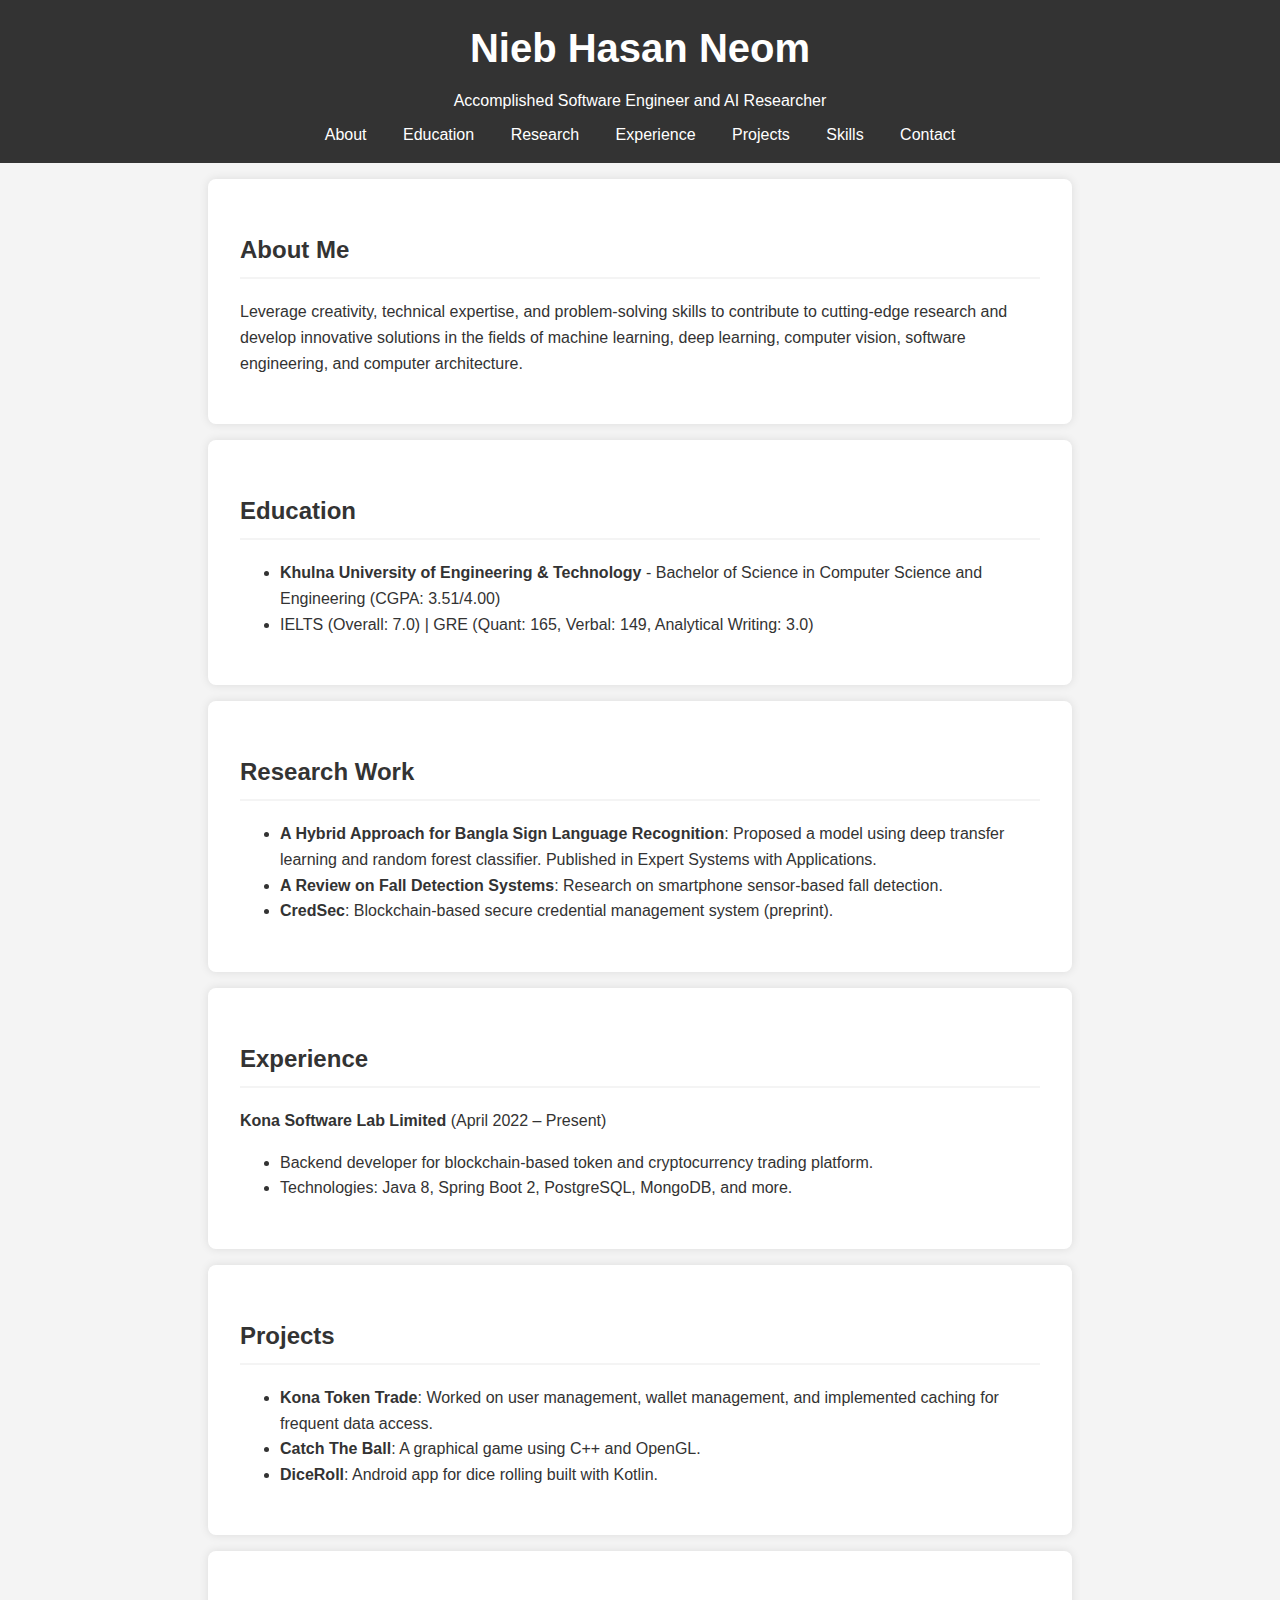
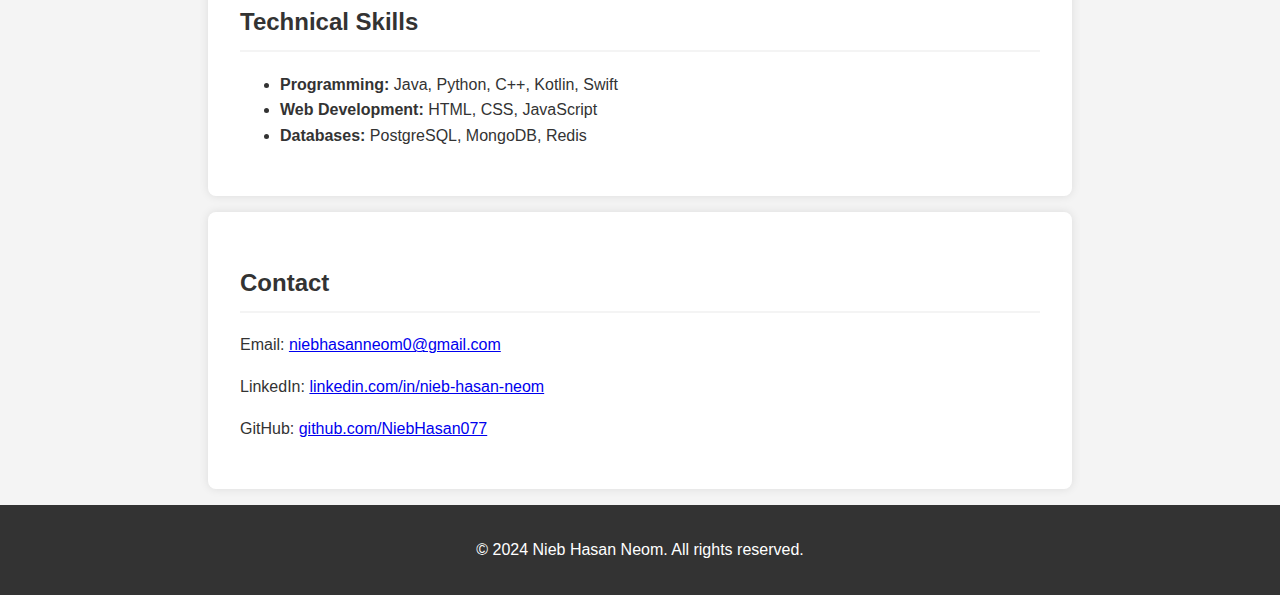
==== index.html @ ea6e5b73 "Added portfolio website HTML and CSS files" ====
<!DOCTYPE html>
<html lang="en">
<head>
    <meta charset="UTF-8">
    <meta name="viewport" content="width=device-width, initial-scale=1.0">
    <title>Nieb Hasan Neom - Portfolio</title>
    <link rel="stylesheet" href="styles.css">
</head>
<body>
    <header>
        <h1>Nieb Hasan Neom</h1>
        <p>Accomplished Software Engineer and AI Researcher</p>
        <nav>
            <a href="#about">About</a>
            <a href="#education">Education</a>
            <a href="#research">Research</a>
            <a href="#experience">Experience</a>
            <a href="#projects">Projects</a>
            <a href="#skills">Skills</a>
            <a href="#contact">Contact</a>
        </nav>
    </header>
    <section id="about">
        <h2>About Me</h2>
        <p>Leverage creativity, technical expertise, and problem-solving skills to contribute to cutting-edge research and develop innovative solutions in the fields of machine learning, deep learning, computer vision, software engineering, and computer architecture.</p>
    </section>
    <section id="education">
        <h2>Education</h2>
        <ul>
            <li><strong>Khulna University of Engineering & Technology</strong> - Bachelor of Science in Computer Science and Engineering (CGPA: 3.51/4.00)</li>
            <li>IELTS (Overall: 7.0) | GRE (Quant: 165, Verbal: 149, Analytical Writing: 3.0)</li>
        </ul>
    </section>
    <section id="research">
        <h2>Research Work</h2>
        <ul>
            <li><strong>A Hybrid Approach for Bangla Sign Language Recognition</strong>: Proposed a model using deep transfer learning and random forest classifier. Published in Expert Systems with Applications.</li>
            <li><strong>A Review on Fall Detection Systems</strong>: Research on smartphone sensor-based fall detection.</li>
            <li><strong>CredSec</strong>: Blockchain-based secure credential management system (preprint).</li>
        </ul>
    </section>
    <section id="experience">
        <h2>Experience</h2>
        <p><strong>Kona Software Lab Limited</strong> (April 2022 – Present)</p>
        <ul>
            <li>Backend developer for blockchain-based token and cryptocurrency trading platform.</li>
            <li>Technologies: Java 8, Spring Boot 2, PostgreSQL, MongoDB, and more.</li>
        </ul>
    </section>
    <section id="projects">
        <h2>Projects</h2>
        <ul>
            <li><strong>Kona Token Trade</strong>: Worked on user management, wallet management, and implemented caching for frequent data access.</li>
            <li><strong>Catch The Ball</strong>: A graphical game using C++ and OpenGL.</li>
            <li><strong>DiceRoll</strong>: Android app for dice rolling built with Kotlin.</li>
        </ul>
    </section>
    <section id="skills">
        <h2>Technical Skills</h2>
        <ul>
            <li><strong>Programming:</strong> Java, Python, C++, Kotlin, Swift</li>
            <li><strong>Web Development:</strong> HTML, CSS, JavaScript</li>
            <li><strong>Databases:</strong> PostgreSQL, MongoDB, Redis</li>
        </ul>
    </section>
    <section id="contact">
        <h2>Contact</h2>
        <p>Email: <a href="mailto:niebhasanneom0@gmail.com">niebhasanneom0@gmail.com</a></p>
        <p>LinkedIn: <a href="https://linkedin.com/in/nieb-hasan-neom">linkedin.com/in/nieb-hasan-neom</a></p>
        <p>GitHub: <a href="https://github.com/NiebHasan077">github.com/NiebHasan077</a></p>
    </section>
    <footer>
        <p>&copy; 2024 Nieb Hasan Neom. All rights reserved.</p>
    </footer>
</body>
</html>
---- styles.css ----
body {
    font-family: Arial, sans-serif;
    margin: 0;
    padding: 0;
    line-height: 1.6;
    color: #333;
    background: #f4f4f4;
}
header {
    background: #333;
    color: #fff;
    padding: 1rem 0;
    text-align: center;
}
header h1 {
    margin: 0;
    font-size: 2.5rem;
}
header p {
    margin: 0.5rem 0;
}
header nav a {
    color: #fff;
    text-decoration: none;
    margin: 0 1rem;
}
header nav a:hover {
    text-decoration: underline;
}
section {
    padding: 2rem;
    background: #fff;
    margin: 1rem auto;
    border-radius: 8px;
    box-shadow: 0 0 10px rgba(0, 0, 0, 0.1);
    max-width: 800px;
}
h2 {
    color: #333;
    border-bottom: 2px solid #f4f4f4;
    padding-bottom: 0.5rem;
}
footer {
    text-align: center;
    padding: 1rem 0;
    background: #333;
    color: #fff;
}
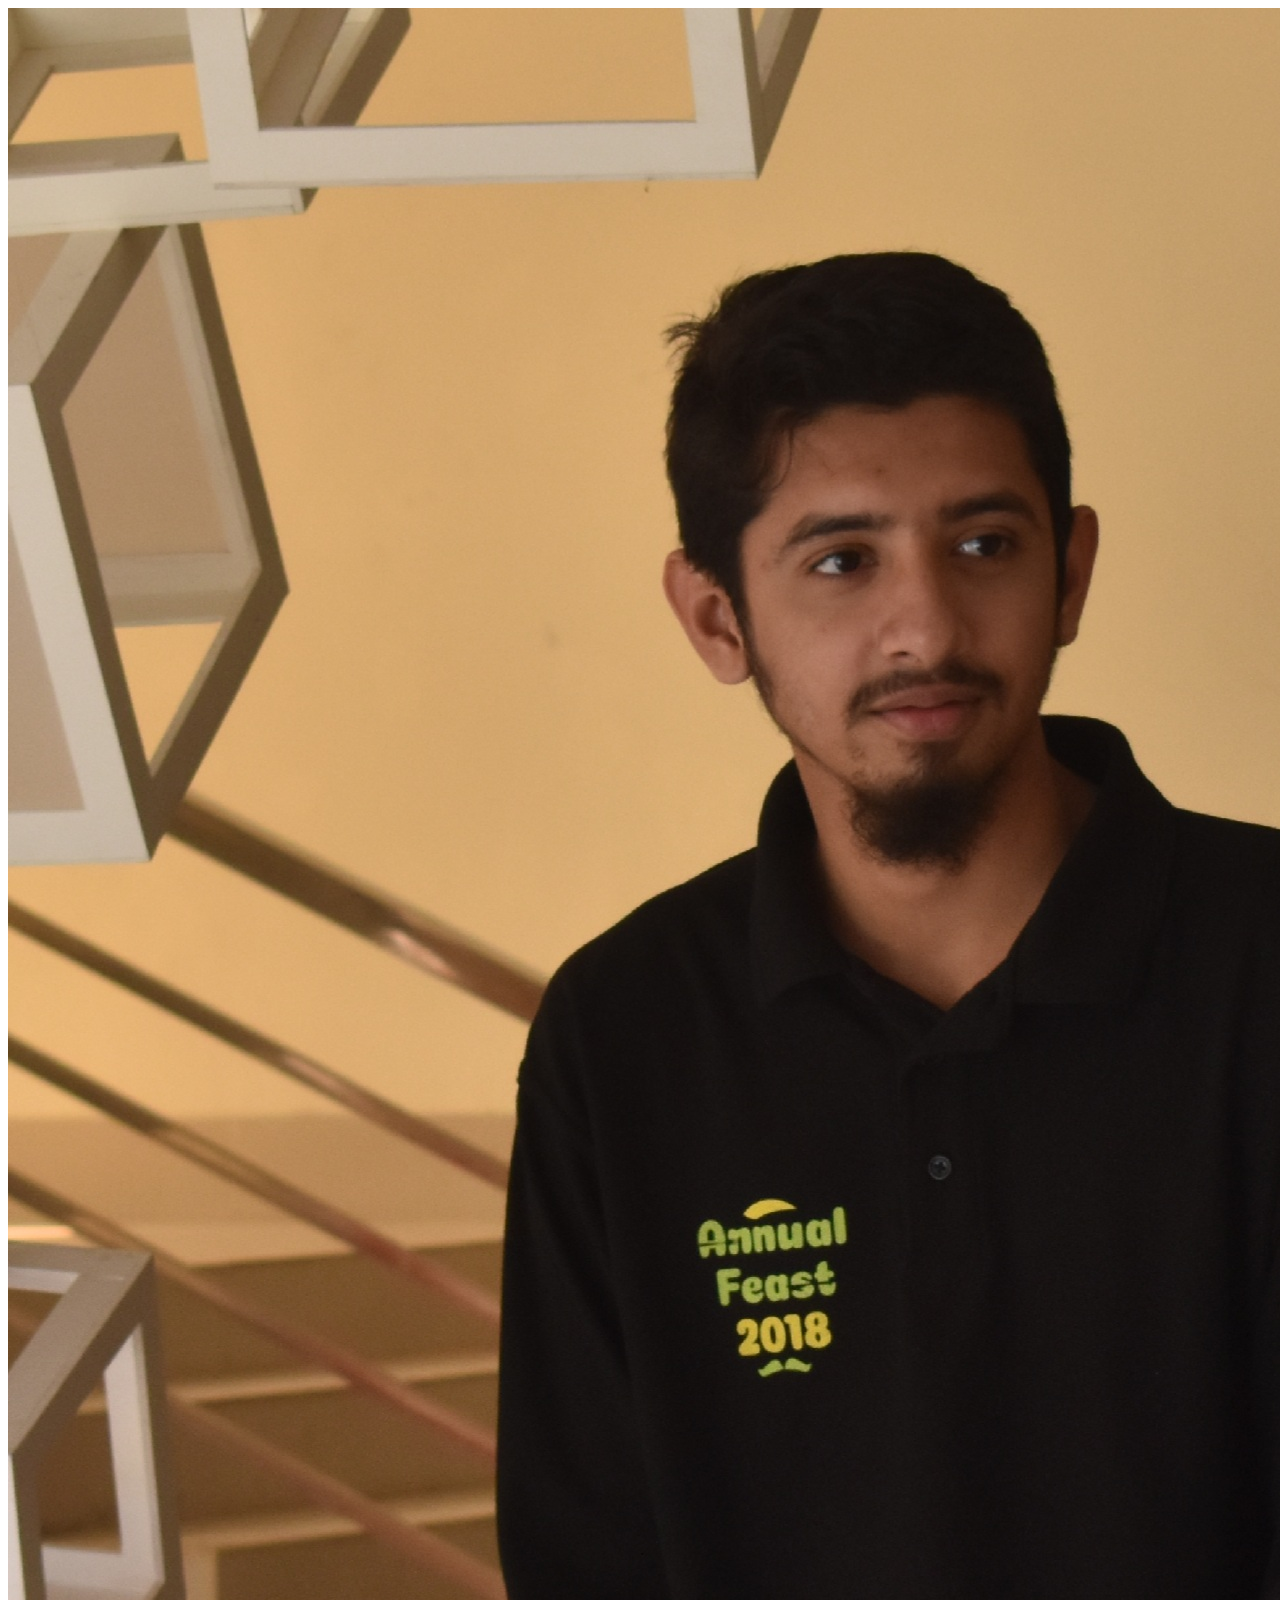
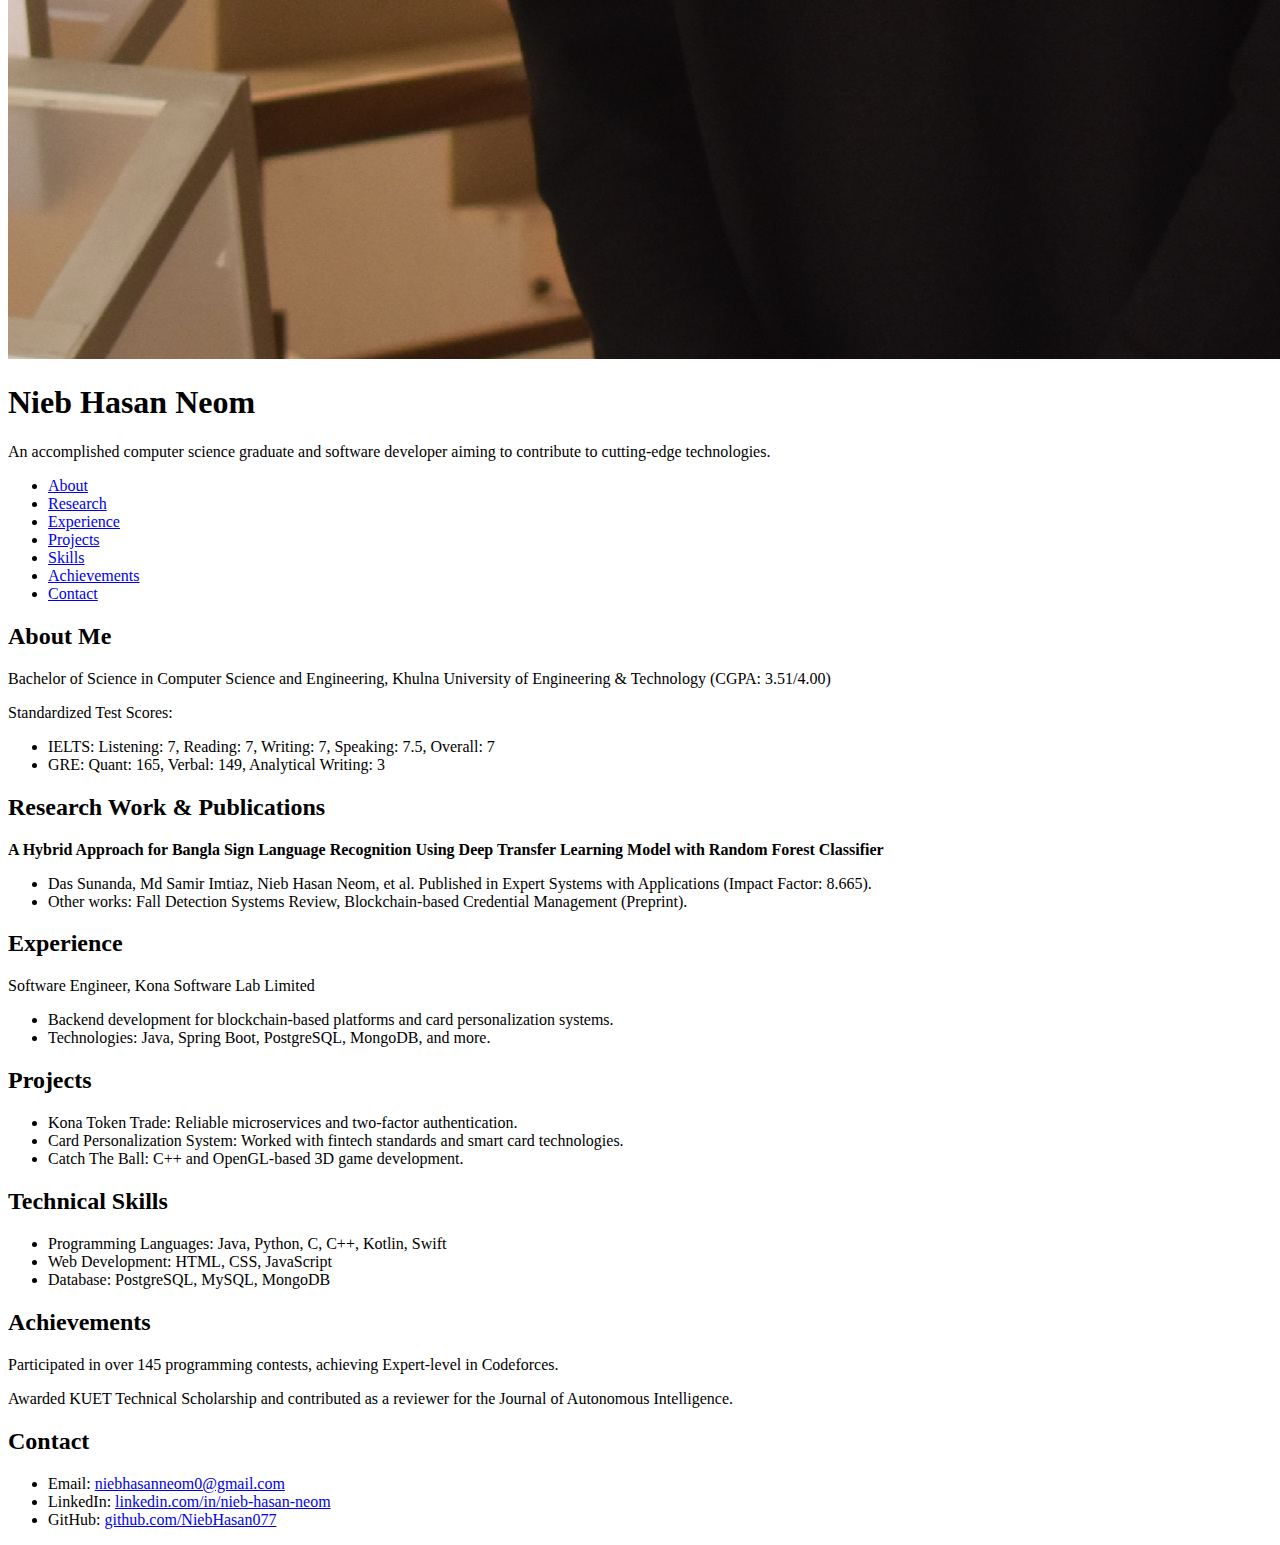
==== commit e1de58f6: "My portfolio v2" ====
--- a/index.html
+++ b/index.html
@@ -4,74 +4,79 @@
 <head>
     <meta charset="UTF-8">
     <meta name="viewport" content="width=device-width, initial-scale=1.0">
-    <title>Nieb Hasan Neom - Portfolio</title>
+    <title>Nieb Hasan Neom Portfolio</title>
     <link rel="stylesheet" href="styles.css">
 </head>
 <body>
-    <header>
+    <header class="hero">
+        <img src="images/pro_pic.jpg" alt="Nieb Hasan Neom" class="profile-pic">
         <h1>Nieb Hasan Neom</h1>
-        <p>Accomplished Software Engineer and AI Researcher</p>
-        <nav>
-            <a href="#about">About</a>
-            <a href="#education">Education</a>
-            <a href="#research">Research</a>
-            <a href="#experience">Experience</a>
-            <a href="#projects">Projects</a>
-            <a href="#skills">Skills</a>
-            <a href="#contact">Contact</a>
-        </nav>
+        <p>An accomplished computer science graduate and software developer aiming to contribute to cutting-edge technologies.</p>
     </header>
+    <nav>
+        <ul>
+            <li><a href="#about">About</a></li>
+            <li><a href="#research">Research</a></li>
+            <li><a href="#experience">Experience</a></li>
+            <li><a href="#projects">Projects</a></li>
+            <li><a href="#skills">Skills</a></li>
+            <li><a href="#achievements">Achievements</a></li>
+            <li><a href="#contact">Contact</a></li>
+        </ul>
+    </nav>
     <section id="about">
         <h2>About Me</h2>
-        <p>Leverage creativity, technical expertise, and problem-solving skills to contribute to cutting-edge research and develop innovative solutions in the fields of machine learning, deep learning, computer vision, software engineering, and computer architecture.</p>
-    </section>
-    <section id="education">
-        <h2>Education</h2>
+        <p>Bachelor of Science in Computer Science and Engineering, Khulna University of Engineering & Technology (CGPA: 3.51/4.00)</p>
+        <p>Standardized Test Scores:</p>
         <ul>
-            <li><strong>Khulna University of Engineering & Technology</strong> - Bachelor of Science in Computer Science and Engineering (CGPA: 3.51/4.00)</li>
-            <li>IELTS (Overall: 7.0) | GRE (Quant: 165, Verbal: 149, Analytical Writing: 3.0)</li>
+            <li>IELTS: Listening: 7, Reading: 7, Writing: 7, Speaking: 7.5, Overall: 7</li>
+            <li>GRE: Quant: 165, Verbal: 149, Analytical Writing: 3</li>
         </ul>
     </section>
     <section id="research">
-        <h2>Research Work</h2>
+        <h2>Research Work & Publications</h2>
+        <p><strong>A Hybrid Approach for Bangla Sign Language Recognition Using Deep Transfer Learning Model with Random Forest Classifier</strong></p>
         <ul>
-            <li><strong>A Hybrid Approach for Bangla Sign Language Recognition</strong>: Proposed a model using deep transfer learning and random forest classifier. Published in Expert Systems with Applications.</li>
-            <li><strong>A Review on Fall Detection Systems</strong>: Research on smartphone sensor-based fall detection.</li>
-            <li><strong>CredSec</strong>: Blockchain-based secure credential management system (preprint).</li>
+            <li>Das Sunanda, Md Samir Imtiaz, Nieb Hasan Neom, et al. Published in Expert Systems with Applications (Impact Factor: 8.665).</li>
+            <li>Other works: Fall Detection Systems Review, Blockchain-based Credential Management (Preprint).</li>
         </ul>
     </section>
     <section id="experience">
         <h2>Experience</h2>
-        <p><strong>Kona Software Lab Limited</strong> (April 2022 – Present)</p>
+        <p>Software Engineer, Kona Software Lab Limited</p>
         <ul>
-            <li>Backend developer for blockchain-based token and cryptocurrency trading platform.</li>
-            <li>Technologies: Java 8, Spring Boot 2, PostgreSQL, MongoDB, and more.</li>
+            <li>Backend development for blockchain-based platforms and card personalization systems.</li>
+            <li>Technologies: Java, Spring Boot, PostgreSQL, MongoDB, and more.</li>
         </ul>
     </section>
     <section id="projects">
         <h2>Projects</h2>
         <ul>
-            <li><strong>Kona Token Trade</strong>: Worked on user management, wallet management, and implemented caching for frequent data access.</li>
-            <li><strong>Catch The Ball</strong>: A graphical game using C++ and OpenGL.</li>
-            <li><strong>DiceRoll</strong>: Android app for dice rolling built with Kotlin.</li>
+            <li>Kona Token Trade: Reliable microservices and two-factor authentication.</li>
+            <li>Card Personalization System: Worked with fintech standards and smart card technologies.</li>
+            <li>Catch The Ball: C++ and OpenGL-based 3D game development.</li>
         </ul>
     </section>
     <section id="skills">
         <h2>Technical Skills</h2>
         <ul>
-            <li><strong>Programming:</strong> Java, Python, C++, Kotlin, Swift</li>
-            <li><strong>Web Development:</strong> HTML, CSS, JavaScript</li>
-            <li><strong>Databases:</strong> PostgreSQL, MongoDB, Redis</li>
+            <li>Programming Languages: Java, Python, C, C++, Kotlin, Swift</li>
+            <li>Web Development: HTML, CSS, JavaScript</li>
+            <li>Database: PostgreSQL, MySQL, MongoDB</li>
         </ul>
+    </section>
+    <section id="achievements">
+        <h2>Achievements</h2>
+        <p>Participated in over 145 programming contests, achieving Expert-level in Codeforces.</p>
+        <p>Awarded KUET Technical Scholarship and contributed as a reviewer for the Journal of Autonomous Intelligence.</p>
     </section>
     <section id="contact">
         <h2>Contact</h2>
-        <p>Email: <a href="mailto:niebhasanneom0@gmail.com">niebhasanneom0@gmail.com</a></p>
-        <p>LinkedIn: <a href="https://linkedin.com/in/nieb-hasan-neom">linkedin.com/in/nieb-hasan-neom</a></p>
-        <p>GitHub: <a href="https://github.com/NiebHasan077">github.com/NiebHasan077</a></p>
+        <ul>
+            <li>Email: <a href="mailto:niebhasanneom0@gmail.com">niebhasanneom0@gmail.com</a></li>
+            <li>LinkedIn: <a href="https://linkedin.com/in/nieb-hasan-neom">linkedin.com/in/nieb-hasan-neom</a></li>
+            <li>GitHub: <a href="https://github.com/NiebHasan077">github.com/NiebHasan077</a></li>
+        </ul>
     </section>
-    <footer>
-        <p>&copy; 2024 Nieb Hasan Neom. All rights reserved.</p>
-    </footer>
 </body>
 </html>
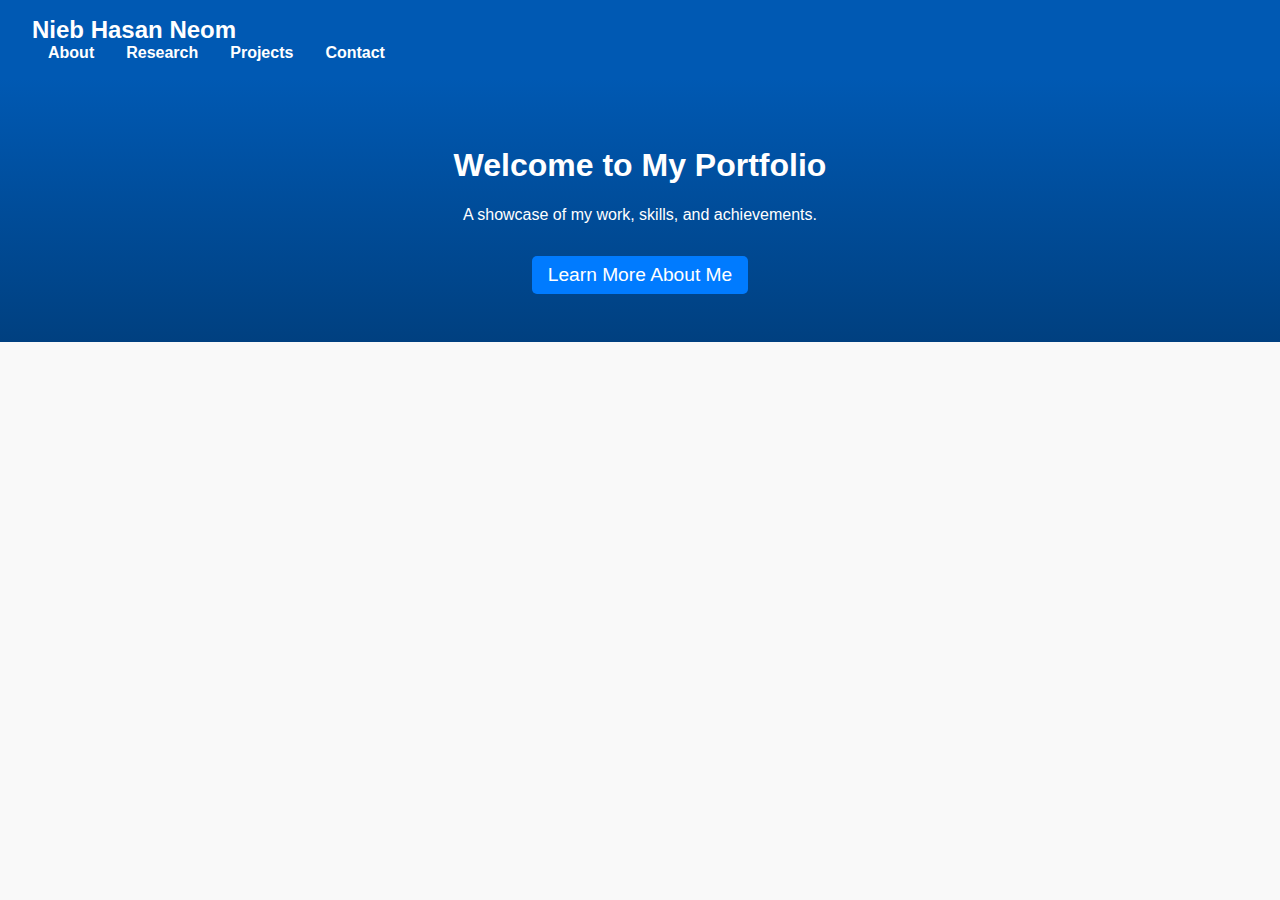
==== commit 1913dcdb: "My portfolio v3" ====
--- a/index.html
+++ b/index.html
@@ -4,79 +4,27 @@
 <head>
     <meta charset="UTF-8">
     <meta name="viewport" content="width=device-width, initial-scale=1.0">
-    <title>Nieb Hasan Neom Portfolio</title>
-    <link rel="stylesheet" href="styles.css">
+    <title>Nieb Hasan Neom - Portfolio</title>
+    <link rel="stylesheet" href="styles/style.css">
 </head>
 <body>
-    <header class="hero">
-        <img src="images/pro_pic.jpg" alt="Nieb Hasan Neom" class="profile-pic">
-        <h1>Nieb Hasan Neom</h1>
-        <p>An accomplished computer science graduate and software developer aiming to contribute to cutting-edge technologies.</p>
+    <header>
+        <nav class="navbar">
+            <a href="index.html" class="logo">Nieb Hasan Neom</a>
+            <ul class="nav-links">
+                <li><a href="about.html">About</a></li>
+                <li><a href="research.html">Research</a></li>
+                <li><a href="projects.html">Projects</a></li>
+                <li><a href="contact.html">Contact</a></li>
+            </ul>
+        </nav>
     </header>
-    <nav>
-        <ul>
-            <li><a href="#about">About</a></li>
-            <li><a href="#research">Research</a></li>
-            <li><a href="#experience">Experience</a></li>
-            <li><a href="#projects">Projects</a></li>
-            <li><a href="#skills">Skills</a></li>
-            <li><a href="#achievements">Achievements</a></li>
-            <li><a href="#contact">Contact</a></li>
-        </ul>
-    </nav>
-    <section id="about">
-        <h2>About Me</h2>
-        <p>Bachelor of Science in Computer Science and Engineering, Khulna University of Engineering & Technology (CGPA: 3.51/4.00)</p>
-        <p>Standardized Test Scores:</p>
-        <ul>
-            <li>IELTS: Listening: 7, Reading: 7, Writing: 7, Speaking: 7.5, Overall: 7</li>
-            <li>GRE: Quant: 165, Verbal: 149, Analytical Writing: 3</li>
-        </ul>
-    </section>
-    <section id="research">
-        <h2>Research Work & Publications</h2>
-        <p><strong>A Hybrid Approach for Bangla Sign Language Recognition Using Deep Transfer Learning Model with Random Forest Classifier</strong></p>
-        <ul>
-            <li>Das Sunanda, Md Samir Imtiaz, Nieb Hasan Neom, et al. Published in Expert Systems with Applications (Impact Factor: 8.665).</li>
-            <li>Other works: Fall Detection Systems Review, Blockchain-based Credential Management (Preprint).</li>
-        </ul>
-    </section>
-    <section id="experience">
-        <h2>Experience</h2>
-        <p>Software Engineer, Kona Software Lab Limited</p>
-        <ul>
-            <li>Backend development for blockchain-based platforms and card personalization systems.</li>
-            <li>Technologies: Java, Spring Boot, PostgreSQL, MongoDB, and more.</li>
-        </ul>
-    </section>
-    <section id="projects">
-        <h2>Projects</h2>
-        <ul>
-            <li>Kona Token Trade: Reliable microservices and two-factor authentication.</li>
-            <li>Card Personalization System: Worked with fintech standards and smart card technologies.</li>
-            <li>Catch The Ball: C++ and OpenGL-based 3D game development.</li>
-        </ul>
-    </section>
-    <section id="skills">
-        <h2>Technical Skills</h2>
-        <ul>
-            <li>Programming Languages: Java, Python, C, C++, Kotlin, Swift</li>
-            <li>Web Development: HTML, CSS, JavaScript</li>
-            <li>Database: PostgreSQL, MySQL, MongoDB</li>
-        </ul>
-    </section>
-    <section id="achievements">
-        <h2>Achievements</h2>
-        <p>Participated in over 145 programming contests, achieving Expert-level in Codeforces.</p>
-        <p>Awarded KUET Technical Scholarship and contributed as a reviewer for the Journal of Autonomous Intelligence.</p>
-    </section>
-    <section id="contact">
-        <h2>Contact</h2>
-        <ul>
-            <li>Email: <a href="mailto:niebhasanneom0@gmail.com">niebhasanneom0@gmail.com</a></li>
-            <li>LinkedIn: <a href="https://linkedin.com/in/nieb-hasan-neom">linkedin.com/in/nieb-hasan-neom</a></li>
-            <li>GitHub: <a href="https://github.com/NiebHasan077">github.com/NiebHasan077</a></li>
-        </ul>
+    <section class="hero-section">
+        <div class="hero-content">
+            <h1>Welcome to My Portfolio</h1>
+            <p>A showcase of my work, skills, and achievements.</p>
+            <a href="about.html" class="cta">Learn More About Me</a>
+        </div>
     </section>
 </body>
 </html>
--- a/styles/style.css
+++ b/styles/style.css
@@ -0,0 +1,60 @@
+
+body {
+    font-family: Arial, sans-serif;
+    margin: 0;
+    padding: 0;
+    background-color: #f9f9f9;
+    color: #333;
+}
+header {
+    background-color: #0059b3;
+    color: white;
+    padding: 1rem 2rem;
+    display: flex;
+    justify-content: space-between;
+    align-items: center;
+}
+.navbar .logo {
+    font-size: 1.5rem;
+    font-weight: bold;
+    color: white;
+    text-decoration: none;
+}
+.navbar .nav-links {
+    list-style: none;
+    display: flex;
+    margin: 0;
+    padding: 0;
+}
+.navbar .nav-links li {
+    margin: 0 1rem;
+}
+.navbar .nav-links a {
+    text-decoration: none;
+    color: white;
+    font-weight: 600;
+}
+.hero-section {
+    background: linear-gradient(to bottom, #0059b3, #004080);
+    color: white;
+    text-align: center;
+    padding: 3rem 1rem;
+}
+.hero-section .cta {
+    background-color: #007bff;
+    color: white;
+    padding: 0.5rem 1rem;
+    text-decoration: none;
+    font-size: 1.2rem;
+    border-radius: 5px;
+    margin-top: 1rem;
+    display: inline-block;
+}
+.content-section {
+    max-width: 800px;
+    margin: 2rem auto;
+    padding: 1rem;
+    background: white;
+    border-radius: 5px;
+    box-shadow: 0 2px 5px rgba(0,0,0,0.1);
+}
